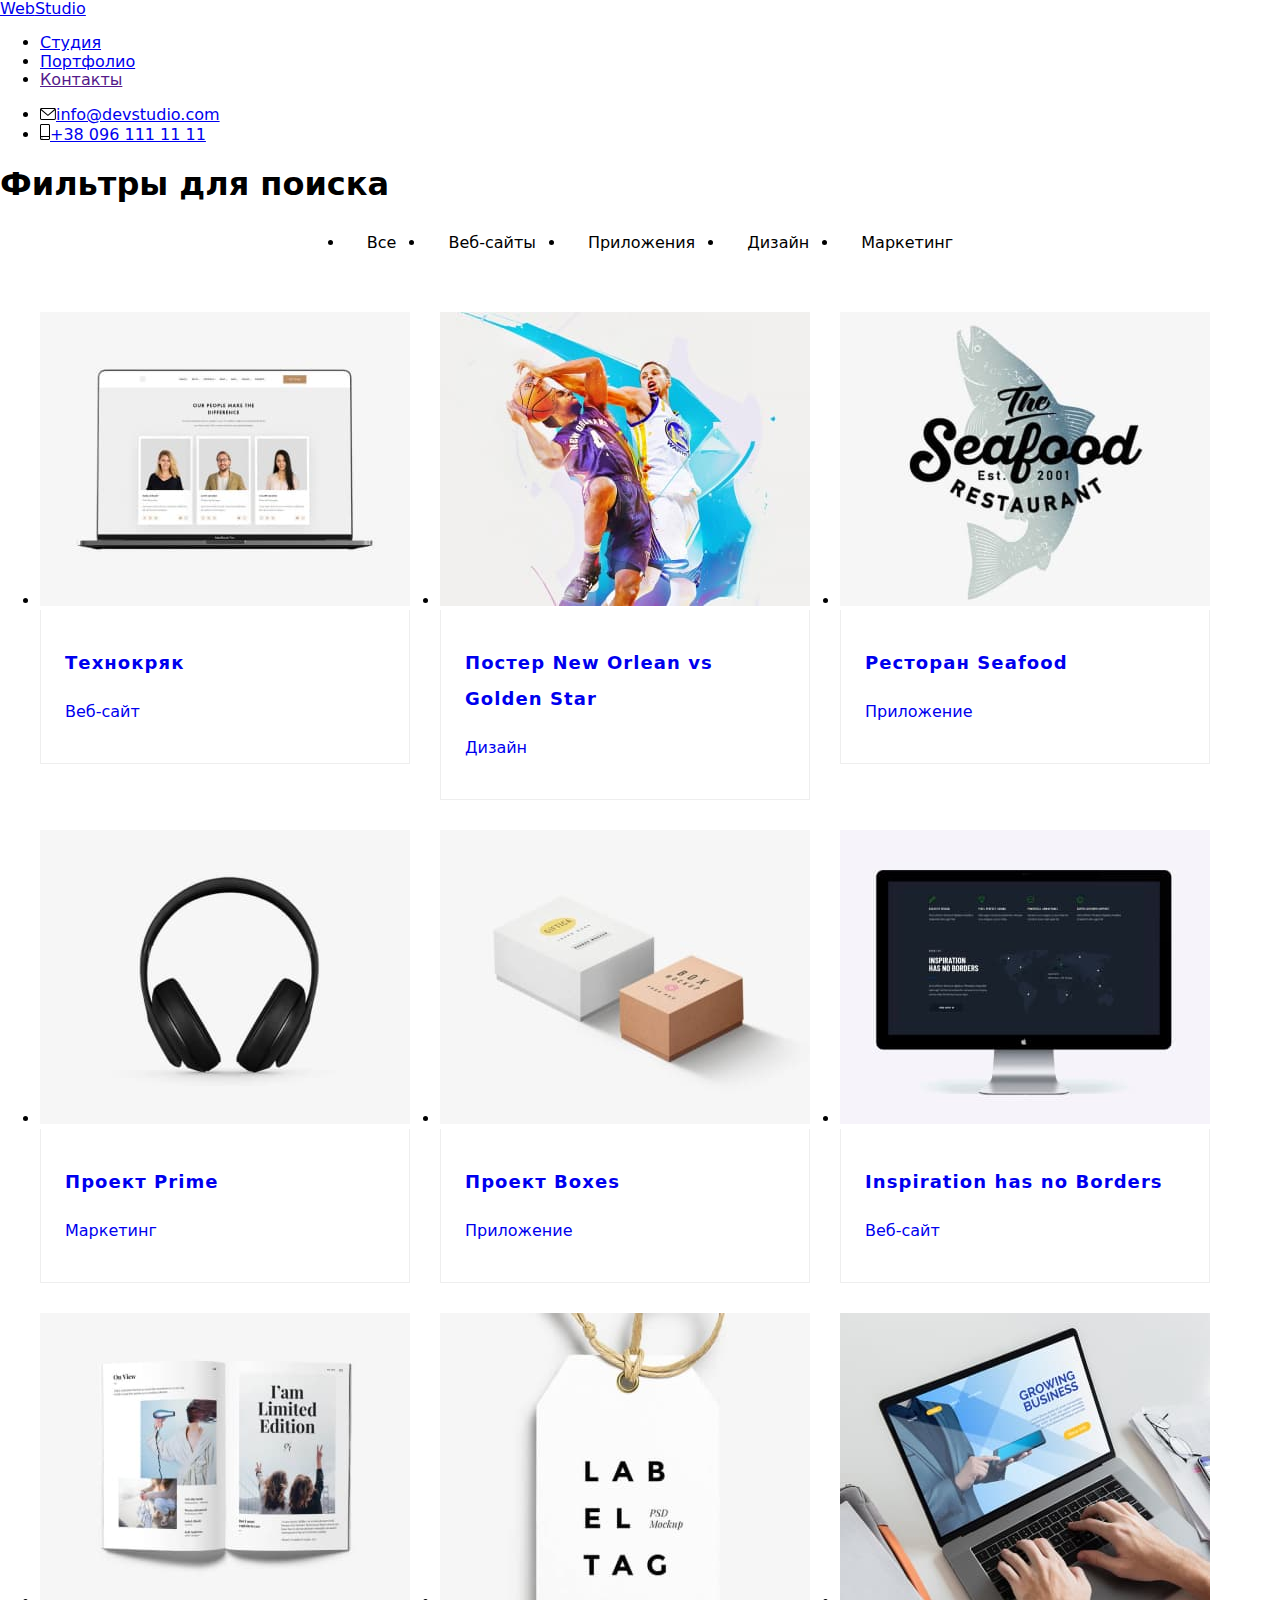
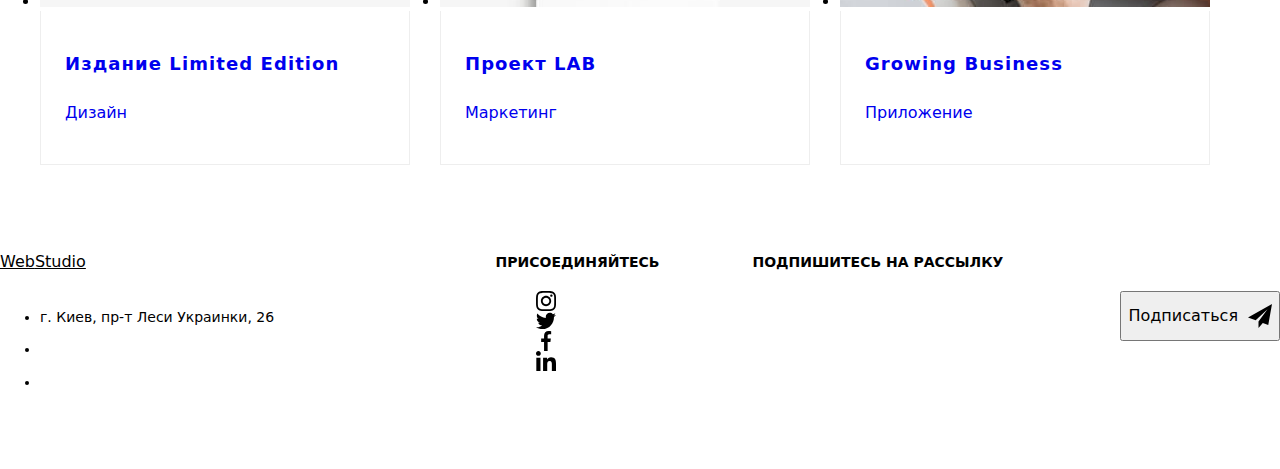
==== portfolio.html @ 43c02163 "clone 6 repository" ====
<!DOCTYPE html>
<html lang="en">
  <head>
    <meta charset="UTF-8" />
    <meta http-equiv="X-UA-Compatible" content="IE=edge" />
    <meta name="viewport" content="width=device-width, initial-scale=1.0" />
    <title>Portfolio</title>
    <link
      href="https://fonts.googleapis.com/css2?family=Montserrat:wght@400;700&family=Roboto:wght@400;500;700;900&display=swap"
      rel="stylesheet"
    />
    <link
      href="https://fonts.googleapis.com/css2?family=Montserrat:wght@400;700&family=Raleway:wght@700&family=Roboto:wght@400;500;700;900&display=swap"
      rel="stylesheet"
    />
    <link
      rel="stylesheet"
      href="https://cdnjs.cloudflare.com/ajax/libs/modern-normalize/1.1.0/modern-normalize.min.css"
    />
    <link rel="stylesheet" href="./css/styles.css" />
  </head>
  <body>
    <header class="header">
      <div class="container header__container">
        <nav class="navigation">
          <a href="./index.html" class="logo header__logo"
            ><span class="logo--accent">Web</span>Studio</a
          >
          <ul class="site-nav">
            <li class="site-nav__item">
              <a href="./index.html" class="site-nav__link">Студия</a>
            </li>
            <li class="site-nav__item">
              <a href="./portfolio.html" class="site-nav__link current">Портфолио</a>
            </li>
            <li class="site-nav__item"><a href="" class="site-nav__link">Контакты</a></li>
          </ul>
        </nav>
        <ul class="contact-list">
          <li class="contact-list__item">
            <a href="mailto:info@devstudio.com" class="contact-list__link"
              ><svg class="contact-list__icon" width="16" height="12">
                <use href="./images/icons.svg#icon-envelope"></use></svg
              >info@devstudio.com</a
            >
          </li>
          <li class="contact-list__item">
            <a href="tel:+380961111111" class="contact-list__link">
              <svg class="contact-list__icon" width="10" height="16">
                <use href="./images/icons.svg#icon-smartphone"></use></svg
              >+38 096 111 11 11</a
            >
          </li>
        </ul>
      </div>
    </header>
    <main>
      <section class="section portfolio">
        <div class="container">
          <h1 class="visually-hidden">Фильтры для поиска</h1>
          <ul class="filters-list list">
            <li class="filters-list-item">
              <button type="button" class="filter-btn">Все</button>
            </li>
            <li class="filters-list-item">
              <button type="button" class="filter-btn">Веб-сайты</button>
            </li>
            <li class="filters-list-item">
              <button type="button" class="filter-btn">Приложения</button>
            </li>
            <li class="filters-list-item">
              <button type="button" class="filter-btn">Дизайн</button>
            </li>
            <li class="filters-list-item">
              <button type="button" class="filter-btn">Маркетинг</button>
            </li>
          </ul>

          <ul class="card-list list">
            <li class="card-list-item">
              <a href="" class="card-list-link">
                <div class="card-list-top-wrap">
                  <img
                    src="./images/technoquack.jpg"
                    alt="Веб-сайт с описанием команды людей"
                    width="370"
                  />
                  <p class="card-list-top-text">
                    Ресурс предлагает комплексные предложения с разным уровнем функционала и
                    сервисов. Все это позволит посетителю получить исчерпывающие сведения о компании
                    или частном лице.
                  </p>
                </div>
                <div class="card-box">
                  <h2 class="card-list-title">Технокряк</h2>
                  <p class="card-list-text">Веб-сайт</p>
                </div>
              </a>
            </li>
            <li class="card-list-item">
              <a href="" class="card-list-link">
                <div class="card-list-top-wrap">
                  <img src="./images/poster.jpg" alt="Постер баскетбольной команды" width="370" />
                  <p class="card-list-top-text">
                    Ресурс предлагает комплексные предложения с разным уровнем функционала и
                    сервисов. Все это позволит посетителю получить исчерпывающие сведения о компании
                    или частном лице.
                  </p>
                </div>
                <div class="card-box">
                  <h2 class="card-list-title">Постер New Orlean vs Golden Star</h2>
                  <p class="card-list-text">Дизайн</p>
                </div>
              </a>
            </li>
            <li class="card-list-item">
              <a href="" class="card-list-link">
                <div class="card-list-top-wrap">
                  <img
                    src="./images/restaurant.jpg"
                    alt="Логотип ресторана морепродуктов"
                    width="370"
                  />
                  <p class="card-list-top-text">
                    Ресурс предлагает комплексные предложения с разным уровнем функционала и
                    сервисов. Все это позволит посетителю получить исчерпывающие сведения о компании
                    или частном лице.
                  </p>
                </div>
                <div class="card-box">
                  <h2 class="card-list-title">Ресторан Seafood</h2>
                  <p class="card-list-text">Приложение</p>
                </div>
              </a>
            </li>
            <li class="card-list-item">
              <a href="" class="card-list-link">
                <div class="card-list-top-wrap">
                  <img src="./images/project-prime.jpg" alt="Наушники" width="370" />
                  <p class="card-list-top-text">
                    Ресурс предлагает комплексные предложения с разным уровнем функционала и
                    сервисов. Все это позволит посетителю получить исчерпывающие сведения о компании
                    или частном лице.
                  </p>
                </div>
                <div class="card-box">
                  <h2 class="card-list-title">Проект Prime</h2>
                  <p class="card-list-text">Маркетинг</p>
                </div>
              </a>
            </li>
            <li class="card-list-item">
              <a href="" class="card-list-link">
                <div class="card-list-top-wrap">
                  <img src="./images/project-boxes.jpg" alt="Картонные коробки" width="370" />
                  <p class="card-list-top-text">
                    Ресурс предлагает комплексные предложения с разным уровнем функционала и
                    сервисов. Все это позволит посетителю получить исчерпывающие сведения о компании
                    или частном лице.
                  </p>
                </div>
                <div class="card-box">
                  <h2 class="card-list-title">Проект Boxes</h2>
                  <p class="card-list-text">Приложение</p>
                </div>
              </a>
            </li>
            <li class="card-list-item">
              <a href="" class="card-list-link">
                <div class="card-list-top-wrap">
                  <img src="./images/inspiration.jpg" alt="Веб-сайт" width="370" />
                  <p class="card-list-top-text">
                    Ресурс предлагает комплексные предложения с разным уровнем функционала и
                    сервисов. Все это позволит посетителю получить исчерпывающие сведения о компании
                    или частном лице.
                  </p>
                </div>
                <div class="card-box">
                  <h2 class="card-list-title">Inspiration has no Borders</h2>
                  <p class="card-list-text">Веб-сайт</p>
                </div>
              </a>
            </li>
            <li class="card-list-item">
              <a href="" class="card-list-link">
                <div class="card-list-top-wrap">
                  <img src="./images/edition.jpg" alt="Книга" width="370" />
                  <p class="card-list-top-text">
                    Ресурс предлагает комплексные предложения с разным уровнем функционала и
                    сервисов. Все это позволит посетителю получить исчерпывающие сведения о компании
                    или частном лице.
                  </p>
                </div>
                <div class="card-box">
                  <h2 class="card-list-title">Издание Limited Edition</h2>
                  <p class="card-list-text">Дизайн</p>
                </div>
              </a>
            </li>
            <li class="card-list-item">
              <a href="" class="card-list-link">
                <div class="card-list-top-wrap">
                  <img src="./images/project-lab.jpg" alt="Логотип проекта ЛАБ" width="370" />
                  <p class="card-list-top-text">
                    Ресурс предлагает комплексные предложения с разным уровнем функционала и
                    сервисов. Все это позволит посетителю получить исчерпывающие сведения о компании
                    или частном лице.
                  </p>
                </div>
                <div class="card-box">
                  <h2 class="card-list-title">Проект LAB</h2>
                  <p class="card-list-text">Маркетинг</p>
                </div>
              </a>
            </li>
            <li class="card-list-item">
              <a href="" class="card-list-link">
                <div class="card-list-top-wrap">
                  <img
                    src="./images/growing-business.jpg"
                    alt="Веб-сайт приложения для бизнеса"
                    width="370"
                  />
                  <p class="card-list-top-text">
                    Ресурс предлагает комплексные предложения с разным уровнем функционала и
                    сервисов. Все это позволит посетителю получить исчерпывающие сведения о компании
                    или частном лице.
                  </p>
                </div>
                <div class="card-box">
                  <h2 class="card-list-title">Growing Business</h2>
                  <p class="card-list-text">Приложение</p>
                </div>
              </a>
            </li>
          </ul>
        </div>
      </section>
    </main>
    <footer class="page-footer">
      <div class="container footer">
        <div class="footer-thumb">
          <a href="./index.html" class="logo footer__logo"
            ><span class="logo--accent">Web</span>Studio</a
          >
          <address>
            <ul class="address-list list">
              <li class="address-list-item">
                <a
                  href="https://goo.gl/maps/VBoa3moozV9XbzGw7"
                  target="_blank"
                  rel="noopenner nofollow norefferrer"
                  class="address-list-link address"
                  >г. Киев, пр-т Леси Украинки, 26</a
                >
              </li>
              <li class="address-list-item">
                <a href="mailto:info@example.com" class="address-list-link">info@example.com</a>
              </li>
              <li class="address-list-item">
                <a href="tel:+380991111111" class="address-list-link">+38 099 111 11 11</a>
              </li>
            </ul>
          </address>
        </div>
        <div class="footer-socials-wrap">
          <p class="join">присоединяйтесь</p>

          <ul class="socials-list footer">
            <li class="socials-item footer">
              <a href="" class="socials-link footer"
                ><svg class="socials-icon footer" width="20" height="20">
                  <use href="./images/icons.svg#icon-instagram"></use></svg
              ></a>
            </li>
            <li class="socials-item footer">
              <a href="" class="socials-link footer"
                ><svg class="socials-icon footer" width="20" height="20">
                  <use href="./images/icons.svg#icon-twitter"></use></svg
              ></a>
            </li>
            <li class="socials-item footer">
              <a href="" class="socials-link footer"
                ><svg class="socials-icon footer" width="20" height="20">
                  <use href="./images/icons.svg#icon-facebook"></use></svg
              ></a>
            </li>
            <li class="socials-item footer">
              <a href="" class="socials-link footer"
                ><svg class="socials-icon footer" width="20" height="20">
                  <use href="./images/icons.svg#icon-linkedin"></use></svg
              ></a>
            </li>
          </ul>
        </div>
        <div class="subscribe-wrap">
          <p class="join">Подпишитесь на рассылку</p>
          <form class="subscribe-form">
            <input type="email" class="subscribe-input" placeholder="E-mail" />
            <button type="submit" class="main__btn subscribe">
              Подписаться
              <svg width="24" height="24" class="subscribe-icon">
                <use href="./images/icons.svg#icon-icon-send"></use>
              </svg>
            </button>
          </form>
        </div>
      </div>
    </footer>
  </body>
</html>
---- css/styles.css ----
/* ------------------------Utilities ---------------------------*/

/*----------------------------------- Header--------------------------------- */

/*------------------------------ Section Hero--------------------------------- */

/*------------------------ Section Features -----------------------------*/

/* ------------------------------Section About ------------------------------*/

/*------------------------------------------ Section Team ------------------------------*/

/* --------------------------Socials------------------------ */

/* -----------------------------------Section Clients ----------------------------*/

/* ------------------------------------------------Footer------------------------------------ */

.page-footer {
  padding-top: 60px;
  padding-bottom: 60px;
  background-color: var(--accent-bg-color);
  color: var(--primary-white-color);
}

.container.footer {
  display: flex;
  align-items: baseline;
}

.footer-thumb {
  flex-grow: 1;
}

.page-footer .logo {
  display: inline-block;
  margin-bottom: 20px;

  color: var(--primary-white-color);
}

.address-list {
  color: var(--primary-white-color);
  font-style: normal;
  font-size: 14px;
  line-height: 1.71;
}

.address-list-item:not(:last-child) {
  margin-bottom: 9px;
}

.address-list-link {
  display: inline-block;

  color: rgba(255, 255, 255, 0.6);
  text-decoration: none;
  transition: color var(--primary-transition);
}

.address-list-link.address {
  color: var(--primary-white-color);
}

.address-list-link:hover,
.address-list-link:focus {
  color: var(--accent-color);
}

.footer-socials-wrap {
  margin-left: 70px;
}

.join {
  font-weight: 700;
  font-size: 14px;
  line-height: 1.14;
  color: var(--primary-white-color);
  text-transform: uppercase;
  margin-bottom: 20px;
}

.socials-list .footer {
  display: flex;
}

.socials-link.footer {
  background-color: var(--icon-bg-color);
  transition: background-color var(--primary-transition);
}

.socials-link.footer:hover,
.socials-link.footer:focus {
  background-color: var(--accent-color);
}

.socials-icon.footer {
  fill: var(--primary-white-color);
}

.subscribe-wrap {
  margin-left: 93px;
}

.subscribe-form {
  display: flex;
}

.subscribe-icon {
  fill: var(--primary-white-color);
  margin-left: 10px;
}

.subscribe-input {
  width: 358px;
  height: 50px;
  padding-left: 16px;
  border: 1px solid rgba(255, 255, 255, 0.3);
  border-radius: 4px;
  outline: none;
  margin-right: 10px;
  background-color: transparent;
  color: rgba(255, 255, 255, 0.6);
}

.subscribe-input::placeholder {
  font-size: 16px;
  line-height: 1.25;
  color: rgba(255, 255, 255, 0.6);
}

.main__btn.subscribe {
  display: flex;
  align-items: center;
  justify-content: center;
}

/*--------------------------------------Page Portfolio------------------------------- */

.filters-list {
  display: flex;
  justify-content: center;

  margin-bottom: 50px;
}

.filters-list-item:not(:last-child) {
  margin-right: 8px;
}

.filter-btn {
  padding: 6px 22px;

  background-color: var(--secondary-bg-color);
  color: var(--title-text-color);
  font-family: inherit;
  font-weight: 500;
  font-size: 16px;
  line-height: 1.62;
  text-align: center;
  cursor: pointer;
  border: none;

  border-radius: 4px;

  transition: color var(--primary-transition), background-color var(--primary-transition),
    box-shadow var(--primary-transition);
}

.filter-btn:hover,
.filter-btn:focus {
  color: var(--primary-white-color);
  background-color: var(--accent-color);
  box-shadow: 0px 3px 1px rgba(0, 0, 0, 0.1), 0px 1px 2px rgba(0, 0, 0, 0.08),
    0px 2px 2px rgba(0, 0, 0, 0.12);
}

.card-list {
  display: flex;
  flex-wrap: wrap;
}

.card-list-title {
  margin-bottom: 4px;

  color: var(--title-text-color);
  font-weight: 700;
  font-size: 18px;
  line-height: 2;
  letter-spacing: 0.06em;
}

.card-list-item {
  width: 370px;
  margin-right: 30px;
  margin-bottom: 30px;
  position: relative;
}

.card-list-link {
  display: block;
  transition: box-shadow var(--primary-transition);
}

.card-list-link:hover,
.card-list-link:focus {
  box-shadow: 0px 1px 1px rgba(0, 0, 0, 0.12), 0px 4px 4px rgba(0, 0, 0, 0.06),
    1px 4px 6px rgba(0, 0, 0, 0.16);
}

.card-box {
  padding: 20px 24px;
  border-left: 1px solid #eeeeee;
  border-bottom: 1px solid #eeeeee;
  border-right: 1px solid #eeeeee;
}

.card-list-item:nth-child(3n) {
  margin-right: 0;
}

.card-list-item:nth-last-child(-n + 3) {
  margin-bottom: 0;
}

.card-list-top-wrap {
  position: relative;
  overflow: hidden;
}

.card-list-link {
  text-decoration: none;
}

.card-list-link:hover .card-list-top-text,
.card-list-link:focus .card-list-top-text {
  transform: translateY(0%);
}

.card-list-top-text {
  position: absolute;
  top: 0px;
  background-color: var(--accent-color);
  color: var(--primary-white-color);
  font-size: 18px;
  line-height: 1.6;
  padding: 63px 24px;
  height: 100%;
  transform: translateY(100%);
  transition: transform var(--primary-transition);
}

.card-list-text {
  color: var(--primary-text-color);
  font-size: 16px;
  line-height: 1.88;
}

/* -----------------------------Modal---------------------------------------- */

.backdrop {
  position: fixed;
  top: 0;
  width: 100vw;
  height: 100vh;
  background-color: rgba(0, 0, 0, 0.2);
  transition: opacity var(--primary-transition), visibility var(--primary-transition);
}

.backdrop.is-hidden .modal {
  transform: scale(0) rotate(-280deg);
}

.modal {
  width: 528px;
  min-height: 581px;
  padding: 40px;
  background: var(--primary-white-color);
  box-shadow: 0px 1px 3px rgba(0, 0, 0, 0.12), 0px 1px 1px rgba(0, 0, 0, 0.14),
    0px 2px 1px rgba(0, 0, 0, 0.2);
  border-radius: 4px;

  position: absolute;
  top: 50%;
  left: 50%;
  transition: transform 400ms ease-out;
  transform: scale(1) rotate(0) translate(-50%, -50%);
}

.modal-close-btn {
  position: absolute;
  top: 8px;
  right: 8px;
  width: 30px;
  height: 30px;
  border: 1px solid rgba(0, 0, 0, 0.1);
  border-radius: 50%;
  background-color: var(--primary-white-color);
  cursor: pointer;
  display: flex;
  justify-content: center;
  align-items: center;
  transition: fill var(--primary-transition);
}

.modal-close-icon {
  fill: #000000;
}

.modal-close-btn:hover .modal-close-icon,
.modal-close-btn:focus .modal-close-icon {
  fill: var(--accent-color);
}

.is-hidden {
  opacity: 0;
  pointer-events: none;
  visibility: hidden;
}

.modal-form {
  position: relative;
}

.modal-title {
  font-weight: 700;
  font-size: 20px;
  line-height: 1.15;
  text-align: center;
  color: var(--title-text-color);
  margin-bottom: 12px;
}

.modal-list {
  margin-bottom: 10px;
}

.modal-list-item:not(:last-child) {
  margin-bottom: 10px;
}

.modal-input-wrap {
  position: relative;
}

.modal-input-icon {
  position: absolute;
  left: 15px;
  top: 50%;
  transform: translateY(-50%);
  fill: var(--title-text-color);
  transition: fill var(--primary-transition);
}

.modal-input:hover,
.modal-input:focus {
  border-color: var(--accent-color);
}

.modal-input:hover + .modal-input-icon,
.modal-input:focus + .modal-input-icon {
  fill: var(--accent-color);
}

.modal-label {
  display: inline-block;
  margin-bottom: 4px;

  font-size: 12px;
  line-height: 1.17;
  letter-spacing: 0.01em;
  color: var(--primary-text-color);
}

.modal-input {
  width: 100%;
  height: 40px;
  padding-left: 42px;
  border: 1px solid rgba(33, 33, 33, 0.2);
  border-radius: 4px;
  outline: none;
  color: var(--title-text-color);
  font-size: 12px;
  line-height: 1.17;
  letter-spacing: 0.01em;
  transition: border-color var(--primary-transition);
}

.user-comment {
  padding: 12px 16px;
  width: 448px;
  height: 120px;
  border: 1px solid rgba(33, 33, 33, 0.2);
  border-radius: 4px;
  resize: none;
  outline: none;

  font-size: 12px;
  line-height: 1.17;
  letter-spacing: 0.01em;
  margin-bottom: 20px;
  transition: border-color var(--primary-transition);
}

.user-comment::placeholder {
  color: rgba(117, 117, 117, 0.5);
}

.user-comment:hover,
.user-comment:focus {
  border-color: var(--accent-color);
}

.input-check:checked + .check-text span {
  background-color: var(--accent-color);
  border: none;
}

.input-check:focus + .check-text span {
  border-color: var(--accent-color);
}

.input-check:checked + .check-text .check-icon {
  fill: var(--primary-white-color);
}

.check-wrap {
  margin-bottom: 30px;
  display: flex;
  justify-content: center;
}

.check-text {
  font-size: 14px;
  line-height: 1.71;
  color: var(--primary-text-color);
  display: flex;
  align-items: center;
}

.span-icon {
  margin-right: 8px;
}

.check-icon {
  fill: transparent;
}

.check-text span {
  width: 16px;
  height: 15px;
  border: 2px solid var(--title-text-color);
  border-radius: 2px;
  display: flex;
  align-items: center;
  justify-content: center;
}

.policy-link {
  color: var(--accent-color);
}

.modal__btn {
  display: block;
  margin-left: auto;
  margin-right: auto;
}
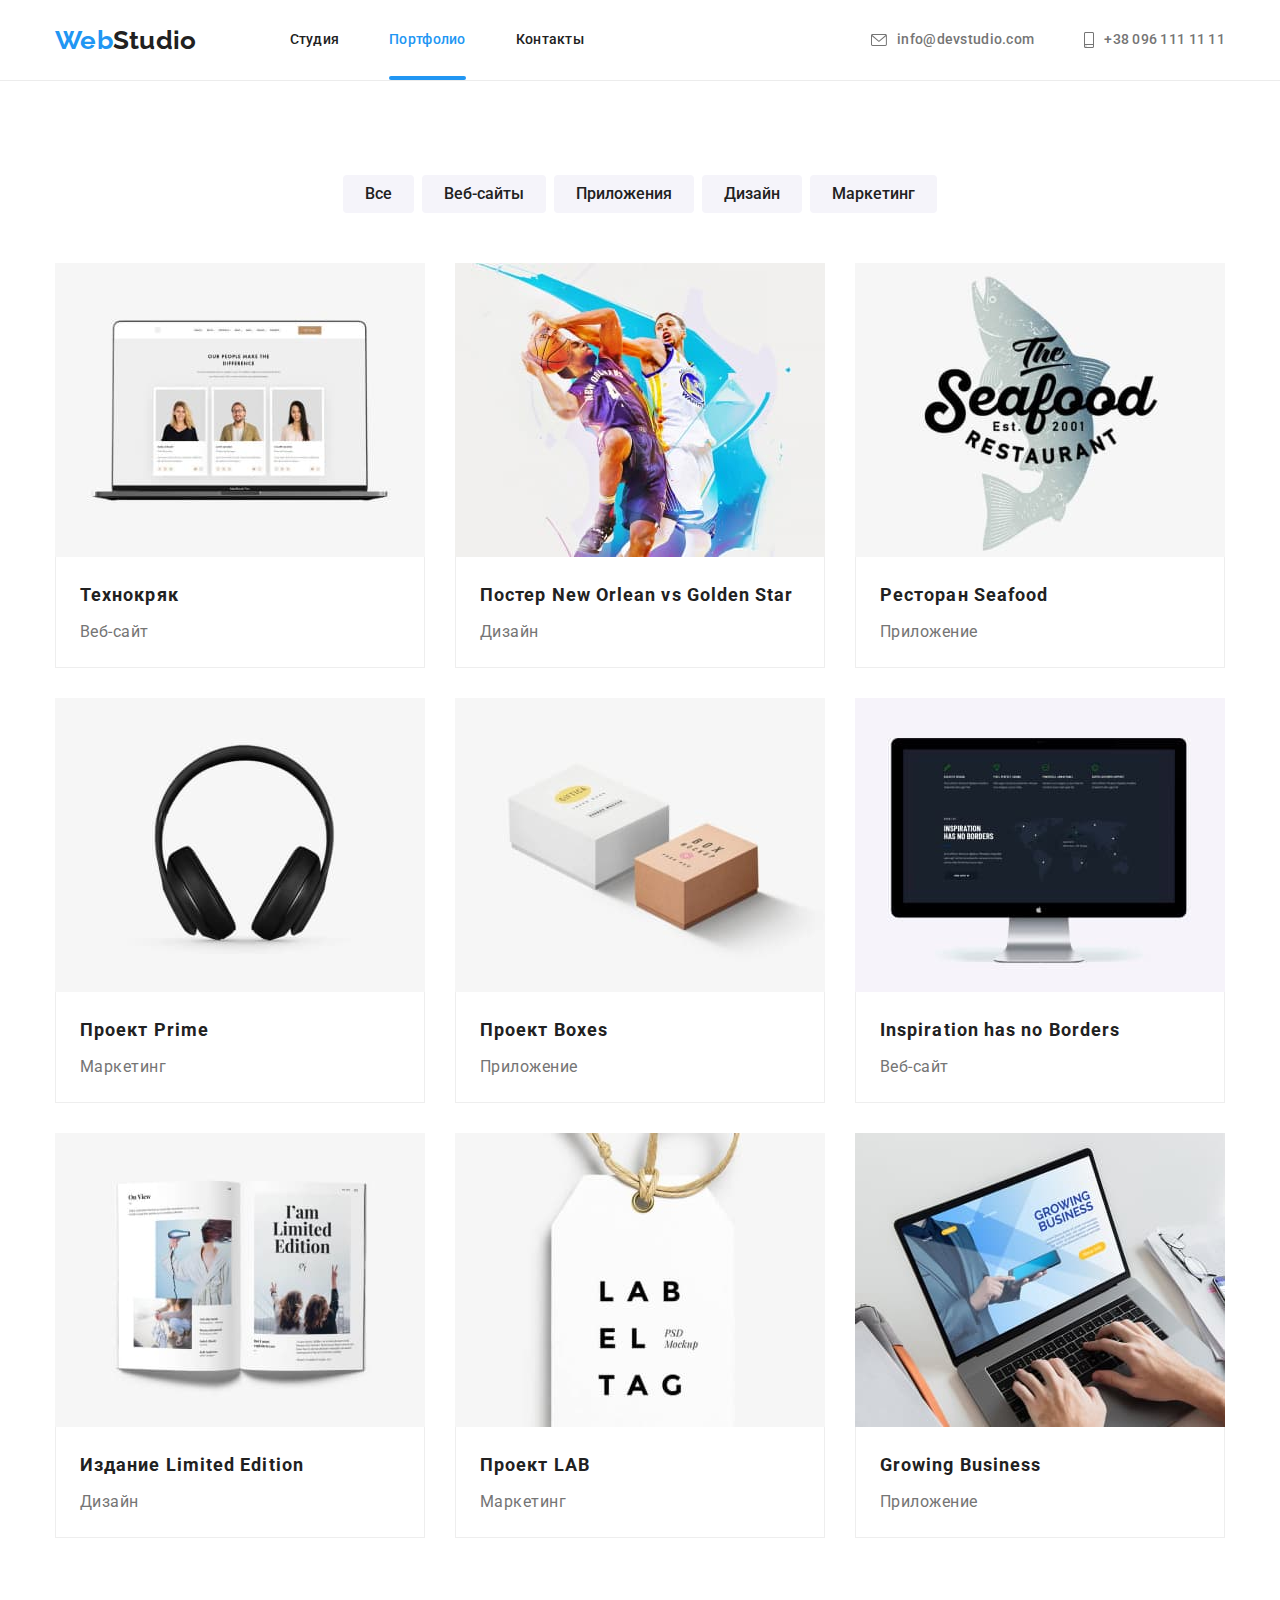
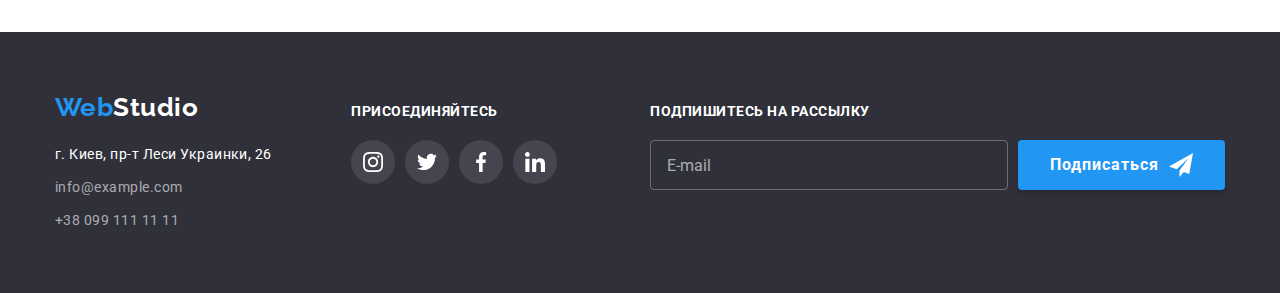
==== commit 27f79897: "add sass partials" ====
--- a/portfolio.html
+++ b/portfolio.html
@@ -17,7 +17,7 @@
       rel="stylesheet"
       href="https://cdnjs.cloudflare.com/ajax/libs/modern-normalize/1.1.0/modern-normalize.min.css"
     />
-    <link rel="stylesheet" href="./css/styles.css" />
+    <link rel="stylesheet" href="./css/main.css" />
   </head>
   <body>
     <header class="header">
--- a/css/main.css
+++ b/css/main.css
@@ -0,0 +1,640 @@
+body {
+  font-family: Roboto, sans-serif;
+  background-color: var(--primary-white-color);
+  color: var(--primary-text-color);
+  letter-spacing: 0.03em;
+}
+
+h1,
+h2,
+h3,
+h4,
+h5,
+h6,
+ul,
+p {
+  margin-top: 0;
+  margin-bottom: 0;
+}
+
+ul {
+  padding-inline-start: 0;
+  list-style: none;
+}
+
+img {
+  display: block;
+  min-width: 100%;
+}
+
+:root {
+  --primary-text-color: #757575;
+  --title-text-color: #212121;
+  --accent-color: #2196f3;
+  --secondary-accent-color: #188ce8;
+  --primary-white-color: #ffffff;
+  --accent-bg-color: #2f303a;
+  --secondary-bg-color: #f5f4fa;
+  --icon-color: #afb1b8;
+  --icon-bg-color: rgba(255, 255, 255, 0.1);
+  --primary-transition: 250ms cubic-bezier(0.4, 0, 0.2, 1);
+}
+
+.visually-hidden {
+  position: absolute;
+  white-space: nowrap;
+  width: 1px;
+  height: 1px;
+  overflow: hidden;
+  border: 0;
+  padding: 0;
+  clip: rect(0 0 0 0);
+  clip-path: inset(50%);
+  margin: -1px;
+}
+
+.container {
+  width: 1200px;
+  padding-left: 15px;
+  padding-right: 15px;
+  margin-left: auto;
+  margin-right: auto;
+}
+
+.section {
+  padding-top: 94px;
+  padding-bottom: 94px;
+}
+
+.section__title {
+  margin-bottom: 50px;
+  color: var(--title-text-color);
+  font-weight: 700;
+  font-size: 36px;
+  line-height: 1.17;
+  text-align: center;
+}
+
+.main__btn {
+  display: inline-block;
+  padding: 10px 32px;
+  border: transparent;
+  border-radius: 4px;
+  min-width: 200px;
+  text-align: center;
+  color: var(--primary-white-color);
+  background-color: var(--accent-color);
+  font-family: inherit;
+  font-weight: 700;
+  font-size: 16px;
+  line-height: 1.58;
+  letter-spacing: 0.06em;
+  cursor: pointer;
+  box-shadow: 0px 4px 4px rgba(0, 0, 0, 0.15);
+  transition: background-color var(--primary-transition);
+}
+
+.main__btn:hover,
+.main__btn:focus {
+  background-color: var(--secondary-accent-color);
+}
+
+.header {
+  font-weight: 500;
+  font-size: 14px;
+  line-height: 1.14;
+  letter-spacing: 0.02em;
+  border-bottom: 1px solid #ececec;
+}
+
+.header__container {
+  display: flex;
+  align-items: center;
+}
+
+.logo {
+  color: var(--title-text-color);
+  font-family: Raleway, sans-serif;
+  font-weight: 700;
+  font-size: 26px;
+  line-height: 1.19;
+  text-decoration: none;
+}
+
+.logo--accent {
+  color: var(--accent-color);
+}
+
+.navigation {
+  display: flex;
+  align-items: center;
+}
+
+/*-------------------------------- Site-nav---------------------------------- */
+.site-nav {
+  display: flex;
+  margin-left: 93px;
+}
+
+.site-nav__item:not(:last-child) {
+  margin-right: 50px;
+}
+
+.site-nav__link {
+  display: block;
+  padding-bottom: 32px;
+  padding-top: 32px;
+  color: var(--title-text-color);
+  text-decoration: none;
+  transition: color var(--primary-transition);
+}
+
+.site-nav__link:hover,
+.site-nav__link:focus {
+  color: var(--accent-color);
+}
+
+.site-nav__link.current {
+  color: var(--accent-color);
+  display: block;
+  position: relative;
+}
+
+.site-nav__link.current::after {
+  content: "";
+  bottom: 0px;
+  display: block;
+  position: absolute;
+  border-radius: 2px;
+  height: 4px;
+  width: 100%;
+  background-color: currentColor;
+}
+
+/* ---------------------------Contact-list ---------------------------------*/
+.contact-list {
+  display: flex;
+  margin-left: auto;
+}
+
+.contact-list__item:not(:last-child) {
+  margin-right: 50px;
+}
+
+.contact-list__link {
+  color: var(--primary-text-color);
+  text-decoration: none;
+  display: flex;
+  align-items: center;
+  transition: color var(--primary-transition);
+}
+
+.contact-list__link:hover,
+.contact-list__link:focus {
+  color: var(--accent-color);
+}
+
+.contact-list__icon {
+  margin-right: 10px;
+  display: inline-block;
+  fill: currentColor;
+  transition: fill var(--primary-transition);
+}
+
+.contact-list__link:hover .contact-list__icon,
+.contact-list__link:focus .contact-list__icon {
+  fill: var(--accent-color);
+}
+
+.hero {
+  background-color: var(--accent-bg-color);
+  text-align: center;
+  padding-top: 200px;
+  padding-bottom: 200px;
+  background-image: linear-gradient(rgba(47, 48, 58, 0.4), rgba(47, 48, 58, 0.4)), url(../images/bg-hero.jpg);
+  background-repeat: no-repeat;
+  background-position: center;
+  background-size: cover;
+  margin-right: auto;
+  margin-left: auto;
+  max-width: 1600px;
+}
+
+.hero__title {
+  margin-top: 0;
+  margin-bottom: 30px;
+  color: var(--primary-white-color);
+  font-weight: 900;
+  font-size: 44px;
+  line-height: 1.36;
+  text-align: center;
+  letter-spacing: 0.06em;
+  text-transform: uppercase;
+}
+
+.section-features__list {
+  display: flex;
+  justify-content: space-between;
+}
+
+.section-features__item:not(:last-child) {
+  margin-right: 30px;
+}
+
+.section-features__title {
+  margin-bottom: 10px;
+  color: var(--title-text-color);
+  font-weight: 700;
+  font-size: 14px;
+  line-height: 1.14;
+  text-transform: uppercase;
+}
+
+.section-features__text {
+  font-size: 14px;
+  line-height: 1.71;
+}
+
+.section-features__thumb {
+  width: 270px;
+  height: 120px;
+  background-color: var(--secondary-bg-color);
+  margin-bottom: 30px;
+  display: flex;
+  justify-content: center;
+  align-items: center;
+}
+
+.section-about {
+  padding-top: 0px;
+}
+
+.section-about__list {
+  display: flex;
+}
+
+.about-list-item {
+  position: relative;
+  display: flex;
+}
+
+.about-list-item:not(:last-child) {
+  margin-right: 30px;
+}
+
+.about-list-item::before {
+  content: "";
+  position: absolute;
+  width: 100%;
+  height: 70px;
+  bottom: 0;
+  background-color: rgba(47, 48, 58, 0.8);
+}
+
+.about-list-text {
+  position: absolute;
+  width: 100%;
+  bottom: 27px;
+  left: 50%;
+  transform: translateX(-50%);
+  font-weight: 700;
+  font-size: 14px;
+  line-height: 1.14;
+  text-transform: uppercase;
+  color: var(--primary-white-color);
+  text-align: center;
+}
+
+.team {
+  background-color: var(--secondary-bg-color);
+}
+
+.team-list {
+  display: flex;
+  text-align: center;
+}
+
+.team-list-item {
+  box-shadow: 0px 1px 3px rgba(0, 0, 0, 0.12), 0px 1px 1px rgba(0, 0, 0, 0.14), 0px 2px 1px rgba(0, 0, 0, 0.2);
+  border-radius: 0px 0px 4px 4px;
+  background-color: var(--primary-white-color);
+}
+
+.team-list-item:not(:last-child) {
+  margin-right: 30px;
+}
+
+.team-list-title {
+  margin-bottom: 10px;
+  color: var(--title-text-color);
+  font-size: 16px;
+  font-weight: 500;
+  line-height: 1.19;
+}
+
+.team-box {
+  padding-bottom: 30px;
+  padding-top: 30px;
+}
+
+.team-list-text {
+  font-size: 16px;
+  line-height: 1.19;
+  margin-bottom: 16px;
+}
+
+.socials-list {
+  display: flex;
+  justify-content: center;
+}
+
+.socials-item + .socials-item {
+  margin-left: 10px;
+}
+
+.socials-link {
+  width: 44px;
+  height: 44px;
+  border-radius: 50%;
+  display: flex;
+  justify-content: center;
+  align-items: center;
+  transition: background-color var(--primary-transition);
+}
+
+.socials-link:hover,
+.socials-link:focus {
+  background-color: var(--accent-color);
+}
+
+.socials-link:hover .socials-icon,
+.socials-link:focus .socials-icon {
+  fill: var(--primary-white-color);
+}
+
+.socials-icon {
+  fill: var(--icon-color);
+  transition: fill var(--primary-transition);
+}
+
+.clients-list {
+  display: flex;
+}
+
+.clients-link {
+  width: 170px;
+  height: 92px;
+  border: 1px solid var(--icon-color);
+  border-radius: 4px;
+  display: flex;
+  justify-content: center;
+  align-items: center;
+  transition: border-color var(--primary-transition);
+}
+
+.clients-list-item:not(:last-child) {
+  margin-right: 30px;
+}
+
+.clients-icon {
+  fill: var(--icon-color);
+  transition: fill var(--primary-transition);
+}
+
+.clients-link:hover,
+.clients-link:focus {
+  border-color: var(--accent-color);
+}
+
+.clients-link:hover .clients-icon,
+.clients-link:focus .clients-icon {
+  fill: var(--accent-color);
+}
+
+.page-footer {
+  padding-top: 60px;
+  padding-bottom: 60px;
+  background-color: var(--accent-bg-color);
+  color: var(--primary-white-color);
+}
+
+.container.footer {
+  display: flex;
+  align-items: baseline;
+}
+
+.footer-thumb {
+  flex-grow: 1;
+}
+
+.page-footer .logo {
+  display: inline-block;
+  margin-bottom: 20px;
+  color: var(--primary-white-color);
+}
+
+.address-list {
+  color: var(--primary-white-color);
+  font-style: normal;
+  font-size: 14px;
+  line-height: 1.71;
+}
+
+.address-list-item:not(:last-child) {
+  margin-bottom: 9px;
+}
+
+.address-list-link {
+  display: inline-block;
+  color: rgba(255, 255, 255, 0.6);
+  text-decoration: none;
+  transition: color var(--primary-transition);
+}
+
+.address-list-link.address {
+  color: var(--primary-white-color);
+}
+
+.address-list-link:hover,
+.address-list-link:focus {
+  color: var(--accent-color);
+}
+
+.footer-socials-wrap {
+  margin-left: 70px;
+}
+
+.join {
+  font-weight: 700;
+  font-size: 14px;
+  line-height: 1.14;
+  color: var(--primary-white-color);
+  text-transform: uppercase;
+  margin-bottom: 20px;
+}
+
+.socials-list .footer {
+  display: flex;
+}
+
+.socials-link.footer {
+  background-color: var(--icon-bg-color);
+  transition: background-color var(--primary-transition);
+}
+
+.socials-link.footer:hover,
+.socials-link.footer:focus {
+  background-color: var(--accent-color);
+}
+
+.socials-icon.footer {
+  fill: var(--primary-white-color);
+}
+
+.subscribe-wrap {
+  margin-left: 93px;
+}
+
+.subscribe-form {
+  display: flex;
+}
+
+.subscribe-icon {
+  fill: var(--primary-white-color);
+  margin-left: 10px;
+}
+
+.subscribe-input {
+  width: 358px;
+  height: 50px;
+  padding-left: 16px;
+  border: 1px solid rgba(255, 255, 255, 0.3);
+  border-radius: 4px;
+  outline: none;
+  margin-right: 10px;
+  background-color: transparent;
+  color: rgba(255, 255, 255, 0.6);
+}
+
+.subscribe-input::placeholder {
+  font-size: 16px;
+  line-height: 1.25;
+  color: rgba(255, 255, 255, 0.6);
+}
+
+.main__btn.subscribe {
+  display: flex;
+  align-items: center;
+  justify-content: center;
+}
+
+.filters-list {
+  display: flex;
+  justify-content: center;
+  margin-bottom: 50px;
+}
+
+.filters-list-item:not(:last-child) {
+  margin-right: 8px;
+}
+
+.filter-btn {
+  padding: 6px 22px;
+  background-color: var(--secondary-bg-color);
+  color: var(--title-text-color);
+  font-family: inherit;
+  font-weight: 500;
+  font-size: 16px;
+  line-height: 1.62;
+  text-align: center;
+  cursor: pointer;
+  border: none;
+  border-radius: 4px;
+  transition: color var(--primary-transition), background-color var(--primary-transition), box-shadow var(--primary-transition);
+}
+
+.filter-btn:hover,
+.filter-btn:focus {
+  color: var(--primary-white-color);
+  background-color: var(--accent-color);
+  box-shadow: 0px 3px 1px rgba(0, 0, 0, 0.1), 0px 1px 2px rgba(0, 0, 0, 0.08), 0px 2px 2px rgba(0, 0, 0, 0.12);
+}
+
+.card-list {
+  display: flex;
+  flex-wrap: wrap;
+}
+
+.card-list-title {
+  margin-bottom: 4px;
+  color: var(--title-text-color);
+  font-weight: 700;
+  font-size: 18px;
+  line-height: 2;
+  letter-spacing: 0.06em;
+}
+
+.card-list-item {
+  width: 370px;
+  margin-right: 30px;
+  margin-bottom: 30px;
+  position: relative;
+}
+
+.card-list-link {
+  display: block;
+  transition: box-shadow var(--primary-transition);
+}
+
+.card-list-link:hover,
+.card-list-link:focus {
+  box-shadow: 0px 1px 1px rgba(0, 0, 0, 0.12), 0px 4px 4px rgba(0, 0, 0, 0.06), 1px 4px 6px rgba(0, 0, 0, 0.16);
+}
+
+.card-box {
+  padding: 20px 24px;
+  border-left: 1px solid #eeeeee;
+  border-bottom: 1px solid #eeeeee;
+  border-right: 1px solid #eeeeee;
+}
+
+.card-list-item:nth-child(3n) {
+  margin-right: 0;
+}
+
+.card-list-item:nth-last-child(-n+3) {
+  margin-bottom: 0;
+}
+
+.card-list-top-wrap {
+  position: relative;
+  overflow: hidden;
+}
+
+.card-list-link {
+  text-decoration: none;
+}
+
+.card-list-link:hover .card-list-top-text,
+.card-list-link:focus .card-list-top-text {
+  transform: translateY(0%);
+}
+
+.card-list-top-text {
+  position: absolute;
+  top: 0px;
+  background-color: var(--accent-color);
+  color: var(--primary-white-color);
+  font-size: 18px;
+  line-height: 1.6;
+  padding: 63px 24px;
+  height: 100%;
+  transform: translateY(100%);
+  transition: transform var(--primary-transition);
+}
+
+.card-list-text {
+  color: var(--primary-text-color);
+  font-size: 16px;
+  line-height: 1.88;
+}/*# sourceMappingURL=main.css.map */